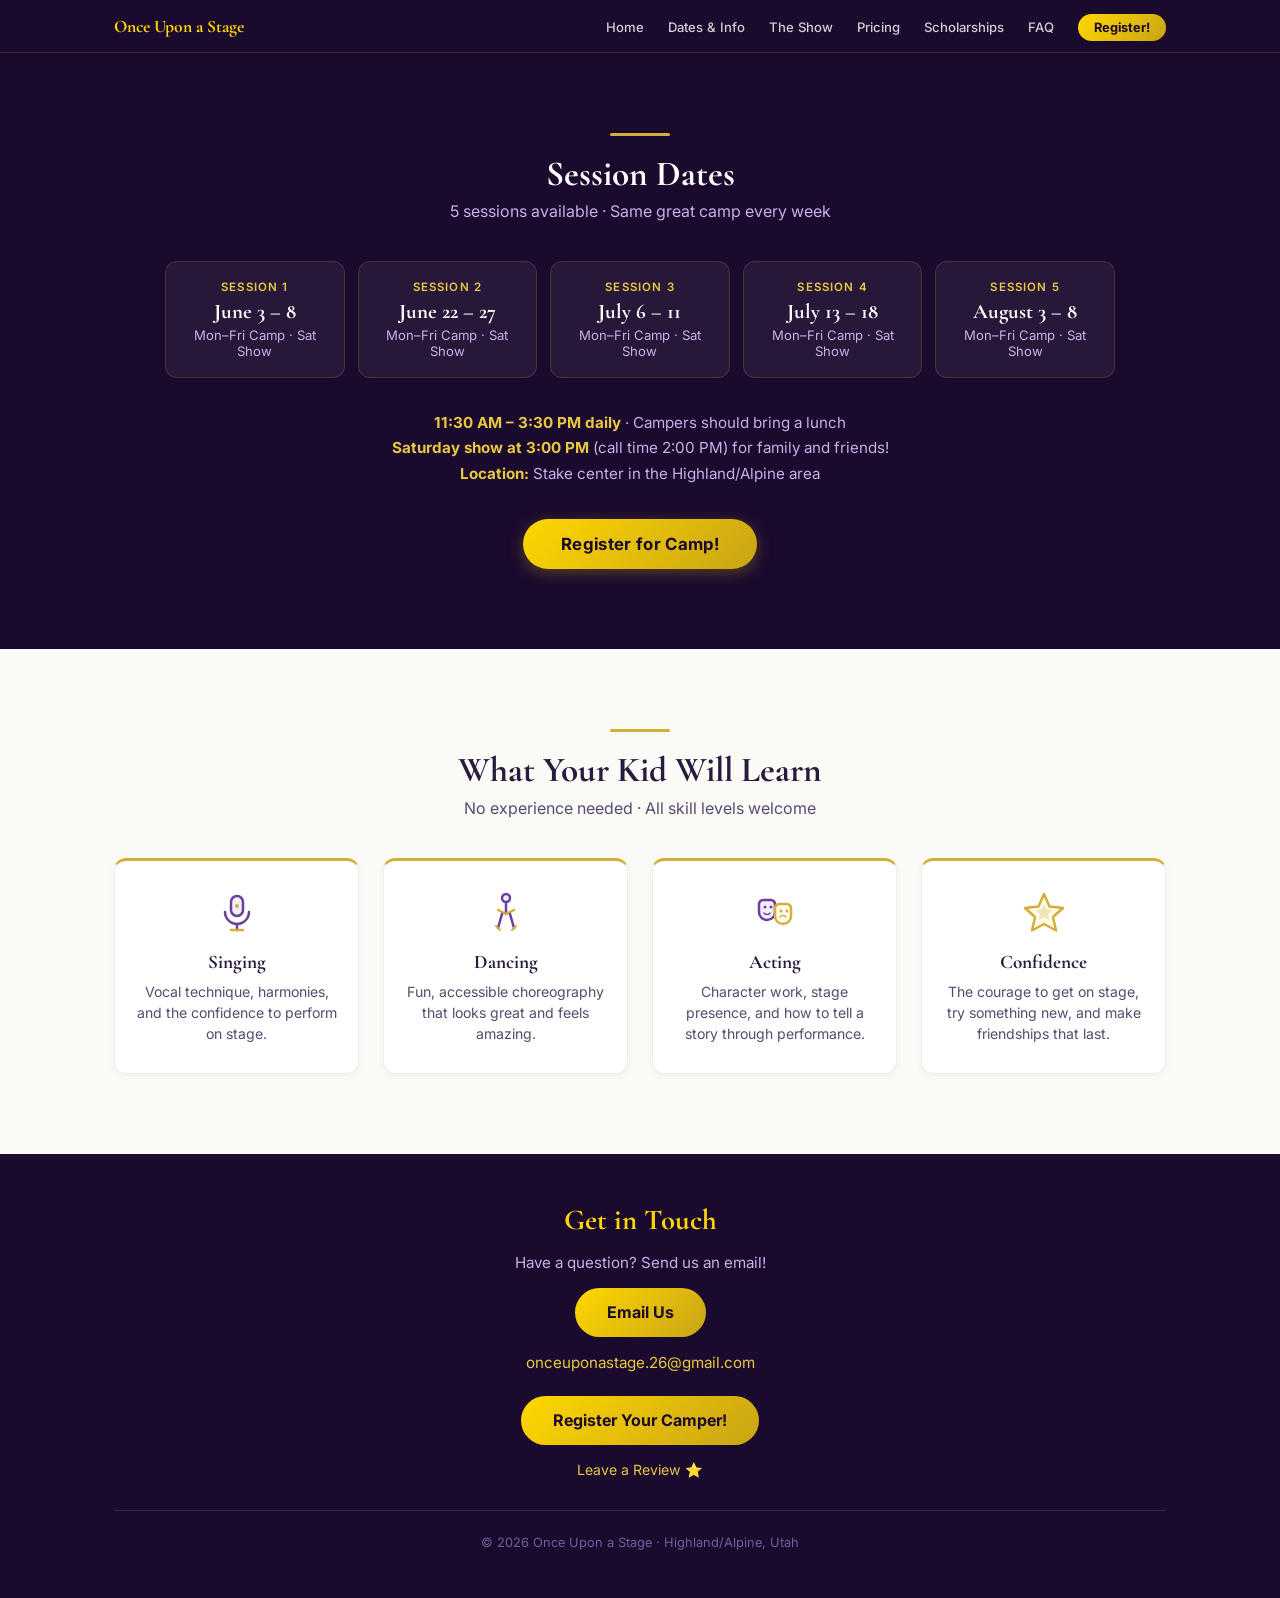
==== dates.html @ 19afbf44 "Remove broken formsubmit, email buttons for now, add Leave a Review" ====
<!DOCTYPE html>
<html lang="en">
<head>
<meta charset="UTF-8">
<meta name="viewport" content="width=device-width, initial-scale=1.0">
<title>Dates & Info - Once Upon a Stage</title>
<meta name="description" content="Session dates, times, location, and what your kid will learn at Once Upon a Stage theater camp in Highland/Alpine, Utah.">
<link rel="icon" type="image/x-icon" href="/favicon.ico">
<link rel="apple-touch-icon" href="/apple-touch-icon.png">
<link rel="preconnect" href="https://fonts.googleapis.com">
<link rel="preconnect" href="https://fonts.gstatic.com" crossorigin>
<link href="https://fonts.googleapis.com/css2?family=Cormorant+Garamond:ital,wght@0,400;0,600;0,700;1,400&family=Inter:wght@400;500;600;700&display=swap" rel="stylesheet">
<link rel="stylesheet" href="styles.css">
</head>
<body>

<!-- NAV -->
<nav class="nav">
  <div class="nav-inner">
    <a href="index.html" class="nav-brand">Once Upon a Stage</a>
    <button class="nav-toggle" aria-label="Menu" onclick="document.querySelector('.nav-links').classList.toggle('open')">&#9776;</button>
    <ul class="nav-links"><li class="nav-close-li" style="display:none;"><button class="nav-close" onclick="document.querySelector('.nav-links').classList.remove('open')">&times;</button></li>
      <li><a href="index.html">Home</a></li>
      <li><a href="dates.html">Dates &amp; Info</a></li>
      <li><a href="show.html">The Show</a></li>
      <li><a href="register.html">Pricing</a></li>
      <li><a href="scholarships.html">Scholarships</a></li>
      <li><a href="faq.html">FAQ</a></li>
      <li><a href="https://forms.gle/SuDH2Sbjdi7FvH9w8" target="_blank" rel="noopener" class="nav-cta">Register!</a></li>
    </ul>
  </div>
</nav>

<!-- SESSION DATES -->
<section class="dates-section">
  <div class="container">
    <hr class="section-rule">
    <h2 class="section-title">Session Dates</h2>
    <p class="section-subtitle">5 sessions available &middot; Same great camp every week</p>

    <div class="dates-grid">
      <div class="date-card">
        <div class="session">Session 1</div>
        <div class="dates">June 3 &ndash; 8</div>
        <div class="day-range">Mon&ndash;Fri Camp &middot; Sat Show</div>
      </div>
      <div class="date-card">
        <div class="session">Session 2</div>
        <div class="dates">June 22 &ndash; 27</div>
        <div class="day-range">Mon&ndash;Fri Camp &middot; Sat Show</div>
      </div>
      <div class="date-card">
        <div class="session">Session 3</div>
        <div class="dates">July 6 &ndash; 11</div>
        <div class="day-range">Mon&ndash;Fri Camp &middot; Sat Show</div>
      </div>
      <div class="date-card">
        <div class="session">Session 4</div>
        <div class="dates">July 13 &ndash; 18</div>
        <div class="day-range">Mon&ndash;Fri Camp &middot; Sat Show</div>
      </div>
      <div class="date-card">
        <div class="session">Session 5</div>
        <div class="dates">August 3 &ndash; 8</div>
        <div class="day-range">Mon&ndash;Fri Camp &middot; Sat Show</div>
      </div>
    </div>

    <div class="dates-info">
      <strong>11:30 AM &ndash; 3:30 PM daily</strong> &middot; Campers should bring a lunch<br>
      <strong>Saturday show at 3:00 PM</strong> (call time 2:00 PM) for family and friends!<br>
      <strong>Location:</strong> Stake center in the Highland/Alpine area
    </div>

    <div class="section-cta">
      <a href="https://forms.gle/SuDH2Sbjdi7FvH9w8" target="_blank" rel="noopener" class="btn-primary btn-gold">Register for Camp!</a>
    </div>
  </div>
</section>

<!-- WHAT THEY LEARN -->
<section class="learn-section">
  <div class="container">
    <hr class="section-rule">
    <h2 class="section-title">What Your Kid Will Learn</h2>
    <p class="section-subtitle">No experience needed &middot; All skill levels welcome</p>

    <div class="learn-grid">
      <div class="learn-card">
        <div class="learn-icon"><svg viewBox="0 0 48 48" fill="none" xmlns="http://www.w3.org/2000/svg">
          <!-- Microphone -->
          <rect x="18" y="6" width="12" height="20" rx="6" stroke="#6b3fa0" stroke-width="2.5" fill="#f3eef8"/>
          <path d="M12 22a12 12 0 0 0 24 0" stroke="#6b3fa0" stroke-width="2.5" fill="none" stroke-linecap="round"/>
          <line x1="24" y1="34" x2="24" y2="40" stroke="#6b3fa0" stroke-width="2.5" stroke-linecap="round"/>
          <line x1="18" y1="40" x2="30" y2="40" stroke="#d4af37" stroke-width="2.5" stroke-linecap="round"/>
          <circle cx="24" cy="16" r="2" fill="#d4af37"/>
        </svg></div>
        <h3>Singing</h3>
        <p>Vocal technique, harmonies, and the confidence to perform on stage.</p>
      </div>
      <div class="learn-card">
        <div class="learn-icon"><svg viewBox="0 0 48 48" fill="none" xmlns="http://www.w3.org/2000/svg">
          <!-- Dancing figure -->
          <circle cx="24" cy="8" r="4" stroke="#6b3fa0" stroke-width="2.5" fill="#f3eef8"/>
          <path d="M24 14v10" stroke="#6b3fa0" stroke-width="2.5" stroke-linecap="round"/>
          <path d="M16 20l8 4 8-4" stroke="#d4af37" stroke-width="2.5" stroke-linecap="round" stroke-linejoin="round"/>
          <path d="M20 24l-4 14" stroke="#6b3fa0" stroke-width="2.5" stroke-linecap="round"/>
          <path d="M28 24l4 14" stroke="#6b3fa0" stroke-width="2.5" stroke-linecap="round"/>
          <path d="M14 36l4 4" stroke="#d4af37" stroke-width="2" stroke-linecap="round"/>
          <path d="M34 36l-4 4" stroke="#d4af37" stroke-width="2" stroke-linecap="round"/>
        </svg></div>
        <h3>Dancing</h3>
        <p>Fun, accessible choreography that looks great and feels amazing.</p>
      </div>
      <div class="learn-card">
        <div class="learn-icon"><svg viewBox="0 0 48 48" fill="none" xmlns="http://www.w3.org/2000/svg">
          <!-- Theater masks -->
          <path d="M8 14c0-2 2-4 4-4h8c2 0 4 2 4 4v8c0 4-3 8-8 8s-8-4-8-8z" stroke="#6b3fa0" stroke-width="2.5" fill="#f3eef8"/>
          <circle cx="14" cy="17" r="1.5" fill="#6b3fa0"/>
          <circle cx="20" cy="17" r="1.5" fill="#6b3fa0"/>
          <path d="M13 23c1 2 5 2 6 0" stroke="#6b3fa0" stroke-width="1.5" stroke-linecap="round"/>
          <path d="M24 18c0-2 2-4 4-4h8c2 0 4 2 4 4v8c0 4-3 8-8 8s-8-4-8-8z" stroke="#d4af37" stroke-width="2.5" fill="#fffbeb"/>
          <circle cx="30" cy="21" r="1.5" fill="#d4af37"/>
          <circle cx="36" cy="21" r="1.5" fill="#d4af37"/>
          <path d="M29 27c1-2 5-2 6 0" stroke="#d4af37" stroke-width="1.5" stroke-linecap="round"/>
        </svg></div>
        <h3>Acting</h3>
        <p>Character work, stage presence, and how to tell a story through performance.</p>
      </div>
      <div class="learn-card">
        <div class="learn-icon"><svg viewBox="0 0 48 48" fill="none" xmlns="http://www.w3.org/2000/svg">
          <!-- Star -->
          <path d="M24 4l5.5 12.5L43 18l-10 9 3 13.5L24 34l-12 6.5 3-13.5-10-9 13.5-1.5z" stroke="#d4af37" stroke-width="2.5" fill="#fffbeb" stroke-linejoin="round"/>
          <path d="M24 14l2.5 5.5 6 .7-4.5 4 1.3 6-5.3-3-5.3 3 1.3-6-4.5-4 6-.7z" fill="#d4af37" opacity="0.3"/>
        </svg></div>
        <h3>Confidence</h3>
        <p>The courage to get on stage, try something new, and make friendships that last.</p>
      </div>
    </div>

  </div>
</section>

<!-- FOOTER -->
<footer class="footer">
  <div class="container">
    <h2>Get in Touch</h2>

    <p style="color:#c8b0e8;font-size:0.95rem;margin-bottom:1rem;">Have a question? Send us an email!</p>
    <a href="mailto:onceuponastage.26@gmail.com?subject=Question%20about%20Once%20Upon%20a%20Stage" style="display:inline-block;background:linear-gradient(135deg,var(--gold-glow),var(--gold));color:var(--purple-dark);font-weight:700;padding:0.9rem 2rem;border-radius:50px;text-decoration:none;font-size:1rem;margin-bottom:0.5rem;">Email Us</a>
    <p style="margin-top:0.5rem;"><a href="mailto:onceuponastage.26@gmail.com" style="color:var(--gold-light);text-decoration:none;">onceuponastage.26@gmail.com</a></p>

    <div class="footer-cta">
      <a href="https://forms.gle/SuDH2Sbjdi7FvH9w8" target="_blank" rel="noopener">Register Your Camper!</a>
    </div>
    <p style="margin-top:1rem;font-size:0.88rem;"><a href="mailto:onceuponastage.26@gmail.com?subject=Review%20-%20Once%20Upon%20a%20Stage" style="color:var(--gold-light);text-decoration:none;">Leave a Review ⭐</a></p>

    <div class="footer-bottom">
      &copy; 2026 Once Upon a Stage &middot; Highland/Alpine, Utah
    </div>
  </div>
</footer>

<script>
  document.querySelectorAll('.nav-links a').forEach(a => {
    a.addEventListener('click', () => {
      document.querySelector('.nav-links').classList.remove('open');
    });
  });
</script>

</body>
</html>
---- styles.css ----
:root {
    --purple-dark: #1a0a2e;
    --purple-mid: #2d1b69;
    --purple-accent: #6b3fa0;
    --purple-light: #f3eef8;
    --gold: #c8a415;
    --gold-light: #e8c840;
    --gold-glow: #ffd700;
    --gold-muted: #d4af37;
    --cream: #FAFAF7;
    --cream-alt: #f5f0eb;
    --text-dark: #2a1a3e;
    --text-mid: #5a4a6e;
    --text-body: #444;
    --radius: 12px;
  }

  * { margin: 0; padding: 0; box-sizing: border-box; }
  html { scroll-behavior: smooth; }

  body {
    font-family: 'Inter', -apple-system, sans-serif;
    color: var(--text-body);
    background: var(--cream);
    overflow-x: hidden;
  }

  .container {
    max-width: 1100px;
    margin: 0 auto;
    padding: 0 24px;
  }

  /* ── NAV ── */
  .nav {
    position: sticky;
    top: 0;
    z-index: 100;
    background: var(--purple-dark);
    border-bottom: 1px solid rgba(255,215,0,0.15);
  }

  .nav-inner {
    max-width: 1100px;
    margin: 0 auto;
    padding: 0 24px;
    display: flex;
    align-items: center;
    justify-content: space-between;
    height: 52px;
  }

  .nav-brand {
    font-family: 'Cormorant Garamond', serif;
    font-size: 1.1rem;
    font-weight: 700;
    color: var(--gold-glow);
    text-decoration: none;
    white-space: nowrap;
  }

  .nav-links {
    display: flex;
    gap: 1.5rem;
    align-items: center;
    list-style: none;
  }

  .nav-links a {
    color: rgba(255,255,255,0.8);
    text-decoration: none;
    font-size: 0.82rem;
    font-weight: 500;
    transition: color 0.2s;
    white-space: nowrap;
  }

  .nav-links a:hover {
    color: var(--gold-glow);
  }

  .nav-links .nav-cta {
    background: linear-gradient(135deg, var(--gold-glow), var(--gold));
    color: var(--purple-dark);
    font-weight: 700;
    padding: 0.4rem 1rem;
    border-radius: 50px;
    font-size: 0.8rem;
  }

  .nav-links .nav-cta:hover {
    color: var(--purple-dark);
  }

  .nav-toggle {
    display: none;
    background: none;
    border: none;
    color: var(--gold-glow);
    font-size: 1.4rem;
    cursor: pointer;
    padding: 0.2rem;
  }

  .nav-overlay {
    display: none;
    position: fixed;
    inset: 0;
    background: rgba(0,0,0,0.7);
    z-index: 98;
  }

  .nav-overlay.open { display: block; }

  @media (max-width: 700px) {
    .nav-toggle { display: block; }

    .nav-links {
      display: none;
      position: fixed;
      top: 0;
      left: 0;
      right: 0;
      bottom: 0;
      background: rgba(26, 10, 46, 0.85);
      backdrop-filter: blur(8px);
      -webkit-backdrop-filter: blur(8px);
      flex-direction: column;
      justify-content: center;
      align-items: center;
      gap: 1.5rem;
      z-index: 99;
      padding: 2rem;
    }

    .nav-links.open { display: flex; }

    .nav-links a {
      font-family: 'Cormorant Garamond', serif;
      font-size: 1.6rem;
      font-weight: 700;
      color: var(--gold-glow);
      letter-spacing: 0.04em;
    }

    .nav-links a:hover {
      color: #fff;
    }

    .nav-links .nav-cta {
      font-family: 'Inter', sans-serif;
      font-size: 1.1rem;
      padding: 0.8rem 2rem;
      margin-top: 0.5rem;
    }

    .nav-close-li { display: block !important; }

    .nav-close {
      position: absolute;
      top: 1rem;
      right: 1.5rem;
      background: none;
      border: none;
      color: var(--gold-glow);
      font-size: 2rem;
      cursor: pointer;
    }
  }

  /* ── HERO ── */
  .hero {
    background: var(--purple-dark);
    overflow: hidden;
  }

  .hero-inner {
    max-width: 1100px;
    margin: 0 auto;
    display: flex;
    align-items: center;
    min-height: 420px;
  }

  .hero-content {
    flex: 1;
    padding: 3rem 2rem;
    text-align: center;
  }

  .hero-image {
    flex: 0 0 40%;
    min-height: 420px;
    background: url('hero-lights.jpg') center 20%/cover no-repeat;
    position: relative;
  }

  .hero-image::before {
    content: '';
    position: absolute;
    inset: 0;
    background: linear-gradient(to right, var(--purple-dark) 0%, transparent 30%);
  }

  .hero-logo {
    max-width: 400px;
    width: 85%;
    margin-bottom: 0.8rem;
  }

  .hero-subtitle {
    font-size: 0.9rem;
    color: #fff;
    text-shadow: 0 1px 6px rgba(0,0,0,0.6);
    max-width: 420px;
    margin: 0 auto 0.8rem;
    line-height: 1.6;
  }

  .btn-primary {
    display: inline-block;
    font-size: 1.05rem;
    font-weight: 700;
    padding: 0.95rem 2.4rem;
    border-radius: 50px;
    text-decoration: none;
    transition: transform 0.2s, box-shadow 0.2s, background 0.2s;
    letter-spacing: 0.02em;
  }

  .btn-gold {
    background: linear-gradient(135deg, var(--gold-glow) 0%, var(--gold) 100%);
    color: var(--purple-dark);
    box-shadow: 0 4px 15px rgba(200,164,21,0.35);
  }

  .btn-gold:hover {
    transform: translateY(-2px);
    box-shadow: 0 6px 25px rgba(200,164,21,0.45);
    background: linear-gradient(135deg, var(--gold-light) 0%, var(--gold-glow) 100%);
  }

  .btn-purple {
    background: var(--purple-mid);
    color: #fff;
    box-shadow: 0 4px 15px rgba(45,27,105,0.3);
  }

  .btn-purple:hover {
    transform: translateY(-2px);
    box-shadow: 0 6px 25px rgba(45,27,105,0.4);
    background: var(--purple-accent);
  }

  /* ── SECTION SHARED ── */
  section { padding: 5rem 0; }

  .section-rule {
    width: 60px;
    height: 3px;
    background: var(--gold-muted);
    margin: 0 auto 1rem;
    border: none;
    border-radius: 2px;
  }

  .section-title {
    font-family: 'Cormorant Garamond', serif;
    font-size: 2.2rem;
    font-weight: 700;
    color: var(--text-dark);
    text-align: center;
    margin-bottom: 0.4rem;
  }

  .section-subtitle {
    text-align: center;
    color: var(--text-mid);
    font-size: 1rem;
    margin-bottom: 2.5rem;
  }

  .section-cta {
    text-align: center;
    margin-top: 2.5rem;
  }

  /* ── MEET YOUR INSTRUCTORS ── */
  .instructors-section { background: var(--cream); }

  .instructors-grid {
    display: grid;
    grid-template-columns: 1fr;
    gap: 2rem;
    max-width: 450px;
    margin: 0 auto;
  }

  .instructor-card {
    background: #fff;
    border-radius: var(--radius);
    padding: 2rem;
    text-align: center;
    border: 1px solid #eee;
    box-shadow: 0 2px 8px rgba(0,0,0,0.04);
  }

  .instructor-photo {
    width: 200px;
    height: 200px;
    border-radius: 50%;
    border: 3px solid var(--gold-muted);
    margin: 0 auto 1rem;
    object-fit: cover;
    object-position: center 20%;
  }

  .instructor-photo-placeholder {
    width: 120px;
    height: 120px;
    border-radius: 50%;
    border: 3px solid var(--gold-muted);
    margin: 0 auto 1rem;
    background: var(--purple-light);
    display: flex;
    align-items: center;
    justify-content: center;
    font-size: 2.5rem;
    color: var(--purple-accent);
  }

  .instructor-card h3 {
    font-family: 'Cormorant Garamond', serif;
    font-size: 1.4rem;
    font-weight: 700;
    color: var(--text-dark);
    margin-bottom: 0.2rem;
  }

  .instructor-card .headline {
    font-size: 0.85rem;
    font-weight: 600;
    color: var(--purple-accent);
    margin-bottom: 0.8rem;
  }

  .instructor-card .bio {
    font-size: 0.9rem;
    color: var(--text-body);
    line-height: 1.6;
    margin-bottom: 0.8rem;
  }

  .instructor-credits {
    font-size: 0.8rem;
    color: var(--text-mid);
    line-height: 1.5;
  }

  .instructor-credits strong { color: var(--text-dark); }

  /* ── DATES ── */
  .dates-section {
    background: var(--purple-dark);
    color: #fff;
  }

  .dates-section .section-title { color: #fff; }
  .dates-section .section-subtitle { color: #c8b0e8; }

  .dates-grid {
    display: grid;
    grid-template-columns: repeat(5, 1fr);
    gap: 0.8rem;
    max-width: 950px;
    margin: 0 auto 2rem;
  }

  .date-card {
    background: rgba(255,255,255,0.06);
    border: 1px solid rgba(255,215,0,0.15);
    border-radius: var(--radius);
    padding: 1.1rem 0.8rem;
    text-align: center;
  }

  .date-card .session {
    font-size: 0.72rem;
    font-weight: 600;
    text-transform: uppercase;
    letter-spacing: 0.1em;
    color: var(--gold-light);
    margin-bottom: 0.3rem;
  }

  .date-card .dates {
    font-family: 'Cormorant Garamond', serif;
    font-size: 1.3rem;
    font-weight: 700;
    color: #fff;
    margin-bottom: 0.2rem;
  }

  .date-card .day-range {
    font-size: 0.82rem;
    color: #c8b0e8;
  }

  .spots {
    display: inline-block;
    margin-top: 0.5rem;
    font-size: 0.75rem;
    font-weight: 600;
    padding: 0.2rem 0.6rem;
    border-radius: 50px;
  }

  .spots.available {
    background: rgba(72,199,142,0.15);
    color: #48c78e;
    border: 1px solid rgba(72,199,142,0.3);
  }

  .spots.low {
    background: rgba(255,183,77,0.15);
    color: #ffb74d;
    border: 1px solid rgba(255,183,77,0.3);
  }

  .spots.full {
    background: rgba(255,99,99,0.15);
    color: #ff6363;
    border: 1px solid rgba(255,99,99,0.3);
  }

  .dates-info {
    text-align: center;
    color: #c8b0e8;
    font-size: 0.95rem;
    line-height: 1.7;
    margin-bottom: 2rem;
  }

  .dates-info strong { color: var(--gold-light); }

  .dates-section .section-cta { margin-top: 0; }

  /* ── WHAT THEY LEARN ── */
  .learn-section { background: var(--cream); }

  .learn-grid {
    display: grid;
    grid-template-columns: repeat(4, 1fr);
    gap: 1.5rem;
  }

  .learn-card {
    background: #fff;
    border-radius: var(--radius);
    padding: 1.8rem 1.2rem;
    text-align: center;
    border: 1px solid #eee;
    box-shadow: 0 2px 8px rgba(0,0,0,0.04);
    border-top: 3px solid var(--gold-muted);
  }

  .learn-icon {
    margin-bottom: 0.8rem;
    display: flex;
    justify-content: center;
  }

  .learn-icon svg {
    width: 48px;
    height: 48px;
  }

  .learn-card h3 {
    font-family: 'Cormorant Garamond', serif;
    font-size: 1.2rem;
    font-weight: 700;
    color: var(--text-dark);
    margin-bottom: 0.4rem;
  }

  .learn-card p {
    font-size: 0.88rem;
    color: var(--text-mid);
    line-height: 1.5;
  }

  /* ── THE SHOW ── */
  .show-section { background: var(--cream-alt); }

  .show-box {
    background: #fff;
    border-radius: 16px;
    padding: 2.5rem;
    text-align: center;
    box-shadow: 0 2px 12px rgba(0,0,0,0.05);
    max-width: 700px;
    margin: 0 auto;
    border: 1px solid #eee;
  }

  .show-box h3 {
    font-family: 'Cormorant Garamond', serif;
    font-size: 1.5rem;
    color: var(--text-dark);
    margin-bottom: 0.2rem;
  }

  .show-box .show-name {
    font-family: 'Cormorant Garamond', serif;
    font-style: italic;
    font-size: 1.8rem;
    font-weight: 700;
    color: var(--gold-muted);
    margin-bottom: 1rem;
    letter-spacing: 0.03em;
  }

  .show-box p {
    color: var(--text-body);
    line-height: 1.7;
    font-size: 0.95rem;
    margin-bottom: 1rem;
    max-width: 550px;
    margin-left: auto;
    margin-right: auto;
  }

  .show-songs {
    display: grid;
    grid-template-columns: repeat(3, auto);
    justify-content: center;
    gap: 0.5rem;
    margin-top: 1.2rem;
  }

  .show-songs-last-row {
    grid-column: 1 / -1;
    display: flex;
    justify-content: center;
    gap: 0.5rem;
  }

  .song-tag {
    background: var(--purple-light);
    color: var(--purple-accent);
    font-size: 0.8rem;
    font-weight: 600;
    padding: 0.4rem 0.9rem;
    border-radius: 50px;
    border: 1px solid rgba(107,63,160,0.15);
    white-space: nowrap;
  }

  /* ── PRICING ── */
  .pricing-section {
    background: var(--cream);
    text-align: center;
  }

  .price-box {
    background: #fff;
    border-radius: 16px;
    padding: 2.5rem;
    box-shadow: 0 2px 12px rgba(0,0,0,0.05);
    max-width: 480px;
    margin: 0 auto 2rem;
    border: 1px solid #eee;
    border-top: 3px solid var(--gold-muted);
  }

  .price-amount {
    font-family: 'Cormorant Garamond', serif;
    font-size: 4rem;
    font-weight: 700;
    color: var(--gold-muted);
    line-height: 1;
    margin-bottom: 0.3rem;
  }

  .price-per {
    font-size: 0.95rem;
    color: var(--text-mid);
    margin-bottom: 1.2rem;
  }

  .price-detail {
    font-size: 0.9rem;
    color: var(--text-body);
    background: var(--cream);
    padding: 0.8rem 1.2rem;
    border-radius: 8px;
    margin-bottom: 1.5rem;
    border: 1px solid #eee;
    line-height: 1.6;
  }

  .price-includes {
    text-align: center;
    list-style: none;
    margin-bottom: 1.5rem;
  }

  .price-includes li {
    font-size: 0.92rem;
    color: var(--text-body);
    padding: 0.4rem 0;
    padding-left: 1.5rem;
    position: relative;
  }

  .price-includes li::before {
    content: '\2713';
    position: absolute;
    left: 0;
    color: var(--gold-muted);
    font-weight: 700;
  }

  /* ── SCHOLARSHIPS ── */
  .scholarship-section { background: var(--cream); }

  .scholarship-box {
    background: #fff;
    border-radius: 16px;
    padding: 2.5rem;
    text-align: center;
    box-shadow: 0 2px 12px rgba(0,0,0,0.05);
    max-width: 650px;
    margin: 0 auto;
    border: 1px solid #eee;
    border-top: 3px solid var(--gold-muted);
  }

  .scholarship-box h3 {
    font-family: 'Cormorant Garamond', serif;
    font-size: 1.4rem;
    font-weight: 700;
    color: var(--text-dark);
    margin-bottom: 0.8rem;
  }

  .scholarship-box p {
    color: var(--text-body);
    line-height: 1.7;
    font-size: 0.95rem;
    margin-bottom: 1rem;
    max-width: 550px;
    margin-left: auto;
    margin-right: auto;
  }

  .scholarship-box .venmo-handle {
    font-weight: 700;
    color: var(--purple-accent);
    font-size: 1.05rem;
  }

  .scholarship-divider {
    width: 40px;
    height: 2px;
    background: var(--gold-muted);
    margin: 2rem auto;
    border: none;
  }

  .scholarship-form {
    max-width: 500px;
    margin: 0 auto;
    text-align: center;
  }

  .scholarship-form h3 {
    font-family: 'Cormorant Garamond', serif;
    font-size: 1.3rem;
    font-weight: 700;
    color: var(--text-dark);
    text-align: center;
    margin-bottom: 0.5rem;
  }

  .scholarship-form .form-note {
    text-align: center;
    font-size: 0.88rem;
    color: var(--text-mid);
    margin-bottom: 1.2rem;
    line-height: 1.5;
  }

  .scholarship-form label {
    display: block;
    font-size: 0.82rem;
    font-weight: 600;
    color: var(--text-dark);
    margin-bottom: 0.3rem;
  }

  .scholarship-form input,
  .scholarship-form select,
  .scholarship-form textarea {
    width: 100%;
    padding: 0.7rem 0.9rem;
    border: 1px solid #ddd;
    border-radius: 8px;
    background: #fff;
    color: var(--text-body);
    font-family: 'Inter', sans-serif;
    font-size: 0.92rem;
    margin-bottom: 0.8rem;
    transition: border-color 0.2s;
  }

  .scholarship-form input:focus,
  .scholarship-form select:focus,
  .scholarship-form textarea:focus {
    outline: none;
    border-color: var(--purple-accent);
  }

  .scholarship-form textarea {
    min-height: 80px;
    resize: vertical;
  }

  .scholarship-form button {
    display: inline-block;
    background: var(--purple-mid);
    color: #fff;
    font-size: 1rem;
    font-weight: 700;
    padding: 0.8rem 2rem;
    border-radius: 50px;
    border: none;
    cursor: pointer;
    transition: transform 0.2s, box-shadow 0.2s;
    box-shadow: 0 4px 15px rgba(45,27,105,0.3);
    width: 100%;
    margin-top: 0.3rem;
  }

  .scholarship-form button:hover {
    transform: translateY(-2px);
    box-shadow: 0 6px 25px rgba(45,27,105,0.4);
    background: var(--purple-accent);
  }

  .scholarship-form-fields {
    text-align: center;
    max-width: 400px;
    margin: 0 auto;
  }

  .scholarship-form-fields label {
    display: block;
    font-size: 0.82rem;
    font-weight: 600;
    color: var(--text-dark);
    margin-bottom: 0.3rem;
    text-align: center;
  }

  .scholarship-form-fields input,
  .scholarship-form-fields select,
  .scholarship-form-fields textarea {
    width: 100%;
    padding: 0.7rem 0.9rem;
    border: 1px solid #ddd;
    border-radius: 8px;
    background: #fff;
    color: var(--text-body);
    font-family: 'Inter', sans-serif;
    font-size: 0.92rem;
    margin-bottom: 0.8rem;
    text-align: center;
  }

  .scholarship-form-fields input:focus,
  .scholarship-form-fields select:focus,
  .scholarship-form-fields textarea:focus {
    outline: none;
    border-color: var(--purple-accent);
  }

  .scholarship-form-fields textarea {
    min-height: 80px;
    resize: vertical;
    text-align: left;
  }

  /* ── FAQ ── */
  .faq-section { background: var(--cream-alt); }

  .faq-list {
    max-width: 700px;
    margin: 0 auto;
  }

  .faq-item {
    border-bottom: 1px solid #e5e0d8;
    padding: 1.2rem 0;
  }

  .faq-item:last-child { border-bottom: none; }

  .faq-q {
    font-weight: 700;
    font-size: 1rem;
    color: var(--text-dark);
    cursor: pointer;
    display: flex;
    justify-content: space-between;
    align-items: center;
    user-select: none;
  }

  .faq-q::after {
    content: '+';
    font-size: 1.3rem;
    color: var(--gold-muted);
    font-weight: 700;
    transition: transform 0.2s;
    flex-shrink: 0;
    margin-left: 1rem;
  }

  .faq-item.open .faq-q::after { transform: rotate(45deg); }

  .faq-a {
    color: var(--text-body);
    line-height: 1.6;
    font-size: 0.92rem;
    max-height: 0;
    overflow: hidden;
    transition: max-height 0.3s ease, padding 0.3s ease;
  }

  .faq-item.open .faq-a {
    max-height: 300px;
    padding-top: 0.5rem;
  }

  /* ── FOOTER ── */
  .footer {
    background: var(--purple-dark);
    color: #fff;
    text-align: center;
    padding: 3rem 1.5rem;
  }

  .footer h2 {
    font-family: 'Cormorant Garamond', serif;
    font-size: 1.8rem;
    color: var(--gold-glow);
    margin-bottom: 1rem;
  }

  .footer p { color: #c8b0e8; font-size: 0.95rem; margin-bottom: 0.3rem; }
  .footer a { color: var(--gold-light); text-decoration: none; }
  .footer a:hover { text-decoration: underline; }

  .contact-form {
    max-width: 480px;
    margin: 0 auto 1.5rem;
    text-align: center;
  }

  .contact-form label {
    display: block;
    font-size: 0.82rem;
    font-weight: 600;
    color: var(--gold-light);
    margin-bottom: 0.3rem;
    letter-spacing: 0.03em;
  }

  .contact-form input,
  .contact-form textarea {
    width: 100%;
    padding: 0.7rem 0.9rem;
    border: 1px solid rgba(255,255,255,0.15);
    border-radius: 8px;
    background: rgba(255,255,255,0.08);
    color: #fff;
    font-family: 'Inter', sans-serif;
    font-size: 0.92rem;
    margin-bottom: 0.8rem;
    transition: border-color 0.2s;
  }

  .contact-form input:focus,
  .contact-form textarea:focus {
    outline: none;
    border-color: var(--gold-muted);
  }

  .contact-form input::placeholder,
  .contact-form textarea::placeholder {
    color: rgba(255,255,255,0.35);
  }

  .contact-form textarea {
    min-height: 100px;
    resize: vertical;
  }

  .contact-form button {
    display: inline-block;
    background: linear-gradient(135deg, var(--gold-glow) 0%, var(--gold) 100%);
    color: var(--purple-dark);
    font-size: 1rem;
    font-weight: 700;
    padding: 0.8rem 2rem;
    border-radius: 50px;
    border: none;
    cursor: pointer;
    transition: transform 0.2s, box-shadow 0.2s;
    box-shadow: 0 4px 15px rgba(200,164,21,0.3);
    width: 100%;
  }

  .contact-form button:hover {
    transform: translateY(-2px);
    box-shadow: 0 6px 25px rgba(200,164,21,0.4);
  }

  .footer-cta { margin-top: 1.5rem; }

  .footer-cta a {
    display: inline-block;
    background: linear-gradient(135deg, var(--gold-glow) 0%, var(--gold) 100%);
    color: var(--purple-dark);
    font-weight: 700;
    padding: 0.9rem 2rem;
    border-radius: 50px;
    text-decoration: none;
    transition: transform 0.2s;
  }

  .footer-cta a:hover { transform: translateY(-2px); }

  .footer-bottom {
    margin-top: 2rem;
    padding-top: 1.5rem;
    border-top: 1px solid rgba(255,255,255,0.1);
    font-size: 0.8rem;
    color: #7060a0;
  }

  /* ── OVERVIEW CARDS (Home page) ── */
  .overview-section { background: var(--cream-alt); }

  .overview-grid {
    display: grid;
    grid-template-columns: repeat(3, 1fr);
    gap: 1.5rem;
    max-width: 800px;
    margin: 0 auto;
  }

  .overview-card {
    background: #fff;
    border-radius: var(--radius);
    padding: 1.8rem 1.2rem;
    text-align: center;
    border: 1px solid #eee;
    box-shadow: 0 2px 8px rgba(0,0,0,0.04);
    border-top: 3px solid var(--gold-muted);
    text-decoration: none;
    color: inherit;
    transition: transform 0.2s, box-shadow 0.2s;
  }

  .overview-card:hover {
    transform: translateY(-3px);
    box-shadow: 0 6px 20px rgba(0,0,0,0.08);
  }

  .overview-card h3 {
    font-family: 'Cormorant Garamond', serif;
    font-size: 1.2rem;
    font-weight: 700;
    color: var(--text-dark);
    margin-bottom: 0.4rem;
  }

  .overview-card p {
    font-size: 0.88rem;
    color: var(--text-mid);
    line-height: 1.5;
  }

  .overview-icon {
    font-size: 2rem;
    margin-bottom: 0.5rem;
  }

  /* ── MOBILE ── */
  @media (max-width: 800px) {
    .learn-grid { grid-template-columns: 1fr 1fr; }
    .show-songs { grid-template-columns: repeat(2, auto); }
    .overview-grid { grid-template-columns: 1fr; max-width: 350px; }
  }

  @media (max-width: 700px) {
    .hero-inner { flex-direction: column-reverse; min-height: auto; }
    .hero-image { flex: none; width: 100%; height: 300px; background-position: center 25%; }
    .hero-image::before { background: linear-gradient(to top, var(--purple-dark) 0%, transparent 40%); }
    .hero-content { padding: 2rem 1rem 2.5rem; }
    section { padding: 3.5rem 0; }
    .show-box { padding: 1.5rem; }
    .price-box { padding: 1.5rem; }
  }

  @media (max-width: 520px) {
    .dates-grid { grid-template-columns: 1fr 1fr; max-width: 340px; margin-left: auto; margin-right: auto; }
    .learn-grid { grid-template-columns: 1fr; max-width: 350px; margin-left: auto; margin-right: auto; }
    .show-songs { grid-template-columns: 1fr; }
    .show-songs-last-row { flex-direction: column; align-items: center; }
  }
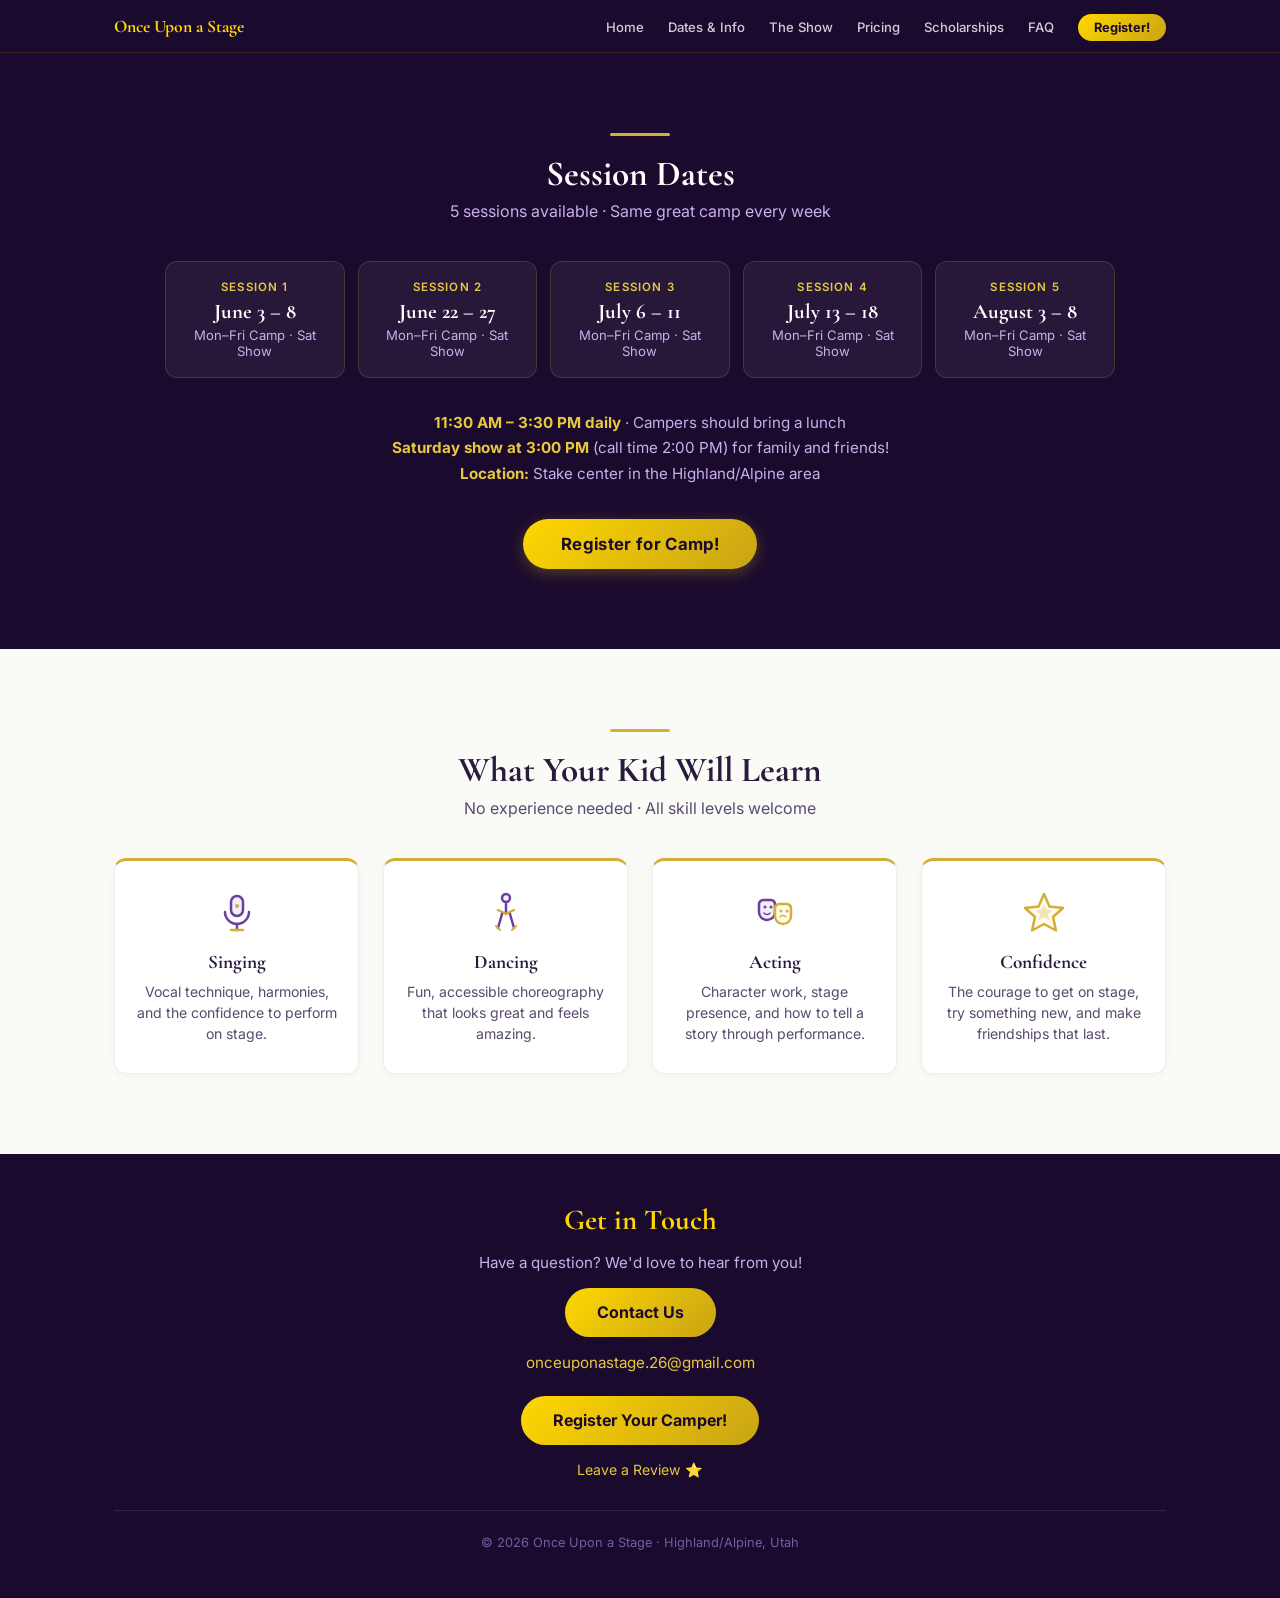
==== commit f4f293ee: "Google Forms: contact, scholarship, and review links" ====
--- a/dates.html
+++ b/dates.html
@@ -146,14 +146,14 @@
   <div class="container">
     <h2>Get in Touch</h2>
 
-    <p style="color:#c8b0e8;font-size:0.95rem;margin-bottom:1rem;">Have a question? Send us an email!</p>
-    <a href="mailto:onceuponastage.26@gmail.com?subject=Question%20about%20Once%20Upon%20a%20Stage" style="display:inline-block;background:linear-gradient(135deg,var(--gold-glow),var(--gold));color:var(--purple-dark);font-weight:700;padding:0.9rem 2rem;border-radius:50px;text-decoration:none;font-size:1rem;margin-bottom:0.5rem;">Email Us</a>
+    <p style="color:#c8b0e8;font-size:0.95rem;margin-bottom:1rem;">Have a question? We'd love to hear from you!</p>
+    <a href="https://forms.gle/LcSS1Jv2EmkgkbcQ7" target="_blank" rel="noopener" style="display:inline-block;background:linear-gradient(135deg,var(--gold-glow),var(--gold));color:var(--purple-dark);font-weight:700;padding:0.9rem 2rem;border-radius:50px;text-decoration:none;font-size:1rem;margin-bottom:0.5rem;">Contact Us</a>
     <p style="margin-top:0.5rem;"><a href="mailto:onceuponastage.26@gmail.com" style="color:var(--gold-light);text-decoration:none;">onceuponastage.26@gmail.com</a></p>
 
     <div class="footer-cta">
       <a href="https://forms.gle/SuDH2Sbjdi7FvH9w8" target="_blank" rel="noopener">Register Your Camper!</a>
     </div>
-    <p style="margin-top:1rem;font-size:0.88rem;"><a href="mailto:onceuponastage.26@gmail.com?subject=Review%20-%20Once%20Upon%20a%20Stage" style="color:var(--gold-light);text-decoration:none;">Leave a Review ⭐</a></p>
+    <p style="margin-top:1rem;font-size:0.88rem;"><a href="https://forms.gle/nU7vLeLa5uCGHQM56" target="_blank" rel="noopener" style="color:var(--gold-light);text-decoration:none;">Leave a Review ⭐</a></p>
 
     <div class="footer-bottom">
       &copy; 2026 Once Upon a Stage &middot; Highland/Alpine, Utah
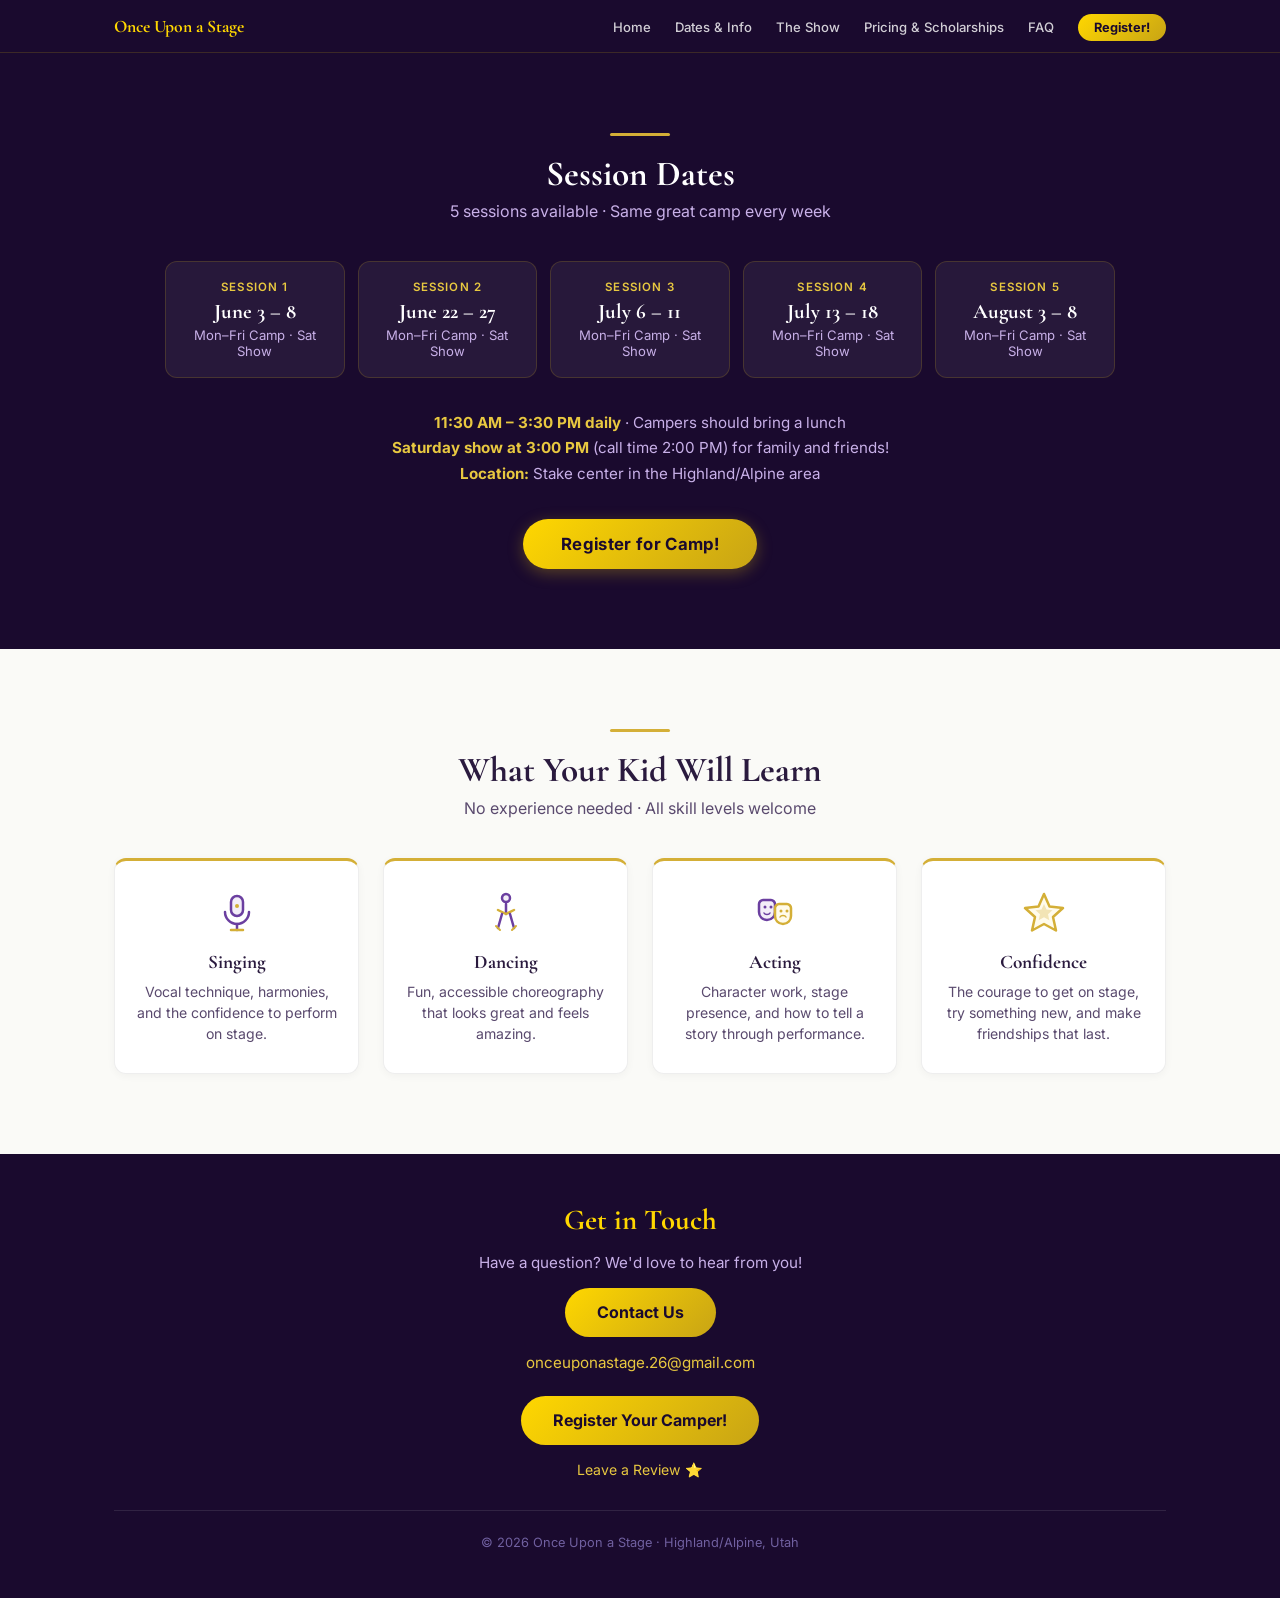
==== commit 0ba2ca9f: "Merge pricing and scholarships into one page, update nav" ====
--- a/dates.html
+++ b/dates.html
@@ -23,9 +23,8 @@
       <li><a href="index.html">Home</a></li>
       <li><a href="dates.html">Dates &amp; Info</a></li>
       <li><a href="show.html">The Show</a></li>
-      <li><a href="register.html">Pricing</a></li>
-      <li><a href="scholarships.html">Scholarships</a></li>
-      <li><a href="faq.html">FAQ</a></li>
+      <li><a href="register.html">Pricing &amp; Scholarships</a></li>
+            <li><a href="faq.html">FAQ</a></li>
       <li><a href="https://forms.gle/SuDH2Sbjdi7FvH9w8" target="_blank" rel="noopener" class="nav-cta">Register!</a></li>
     </ul>
   </div>
--- a/styles.css
+++ b/styles.css
@@ -23,6 +23,13 @@
     color: var(--text-body);
     background: var(--cream);
     overflow-x: hidden;
+    display: flex;
+    flex-direction: column;
+    min-height: 100vh;
+  }
+
+  .footer {
+    margin-top: auto;
   }
 
   .container {
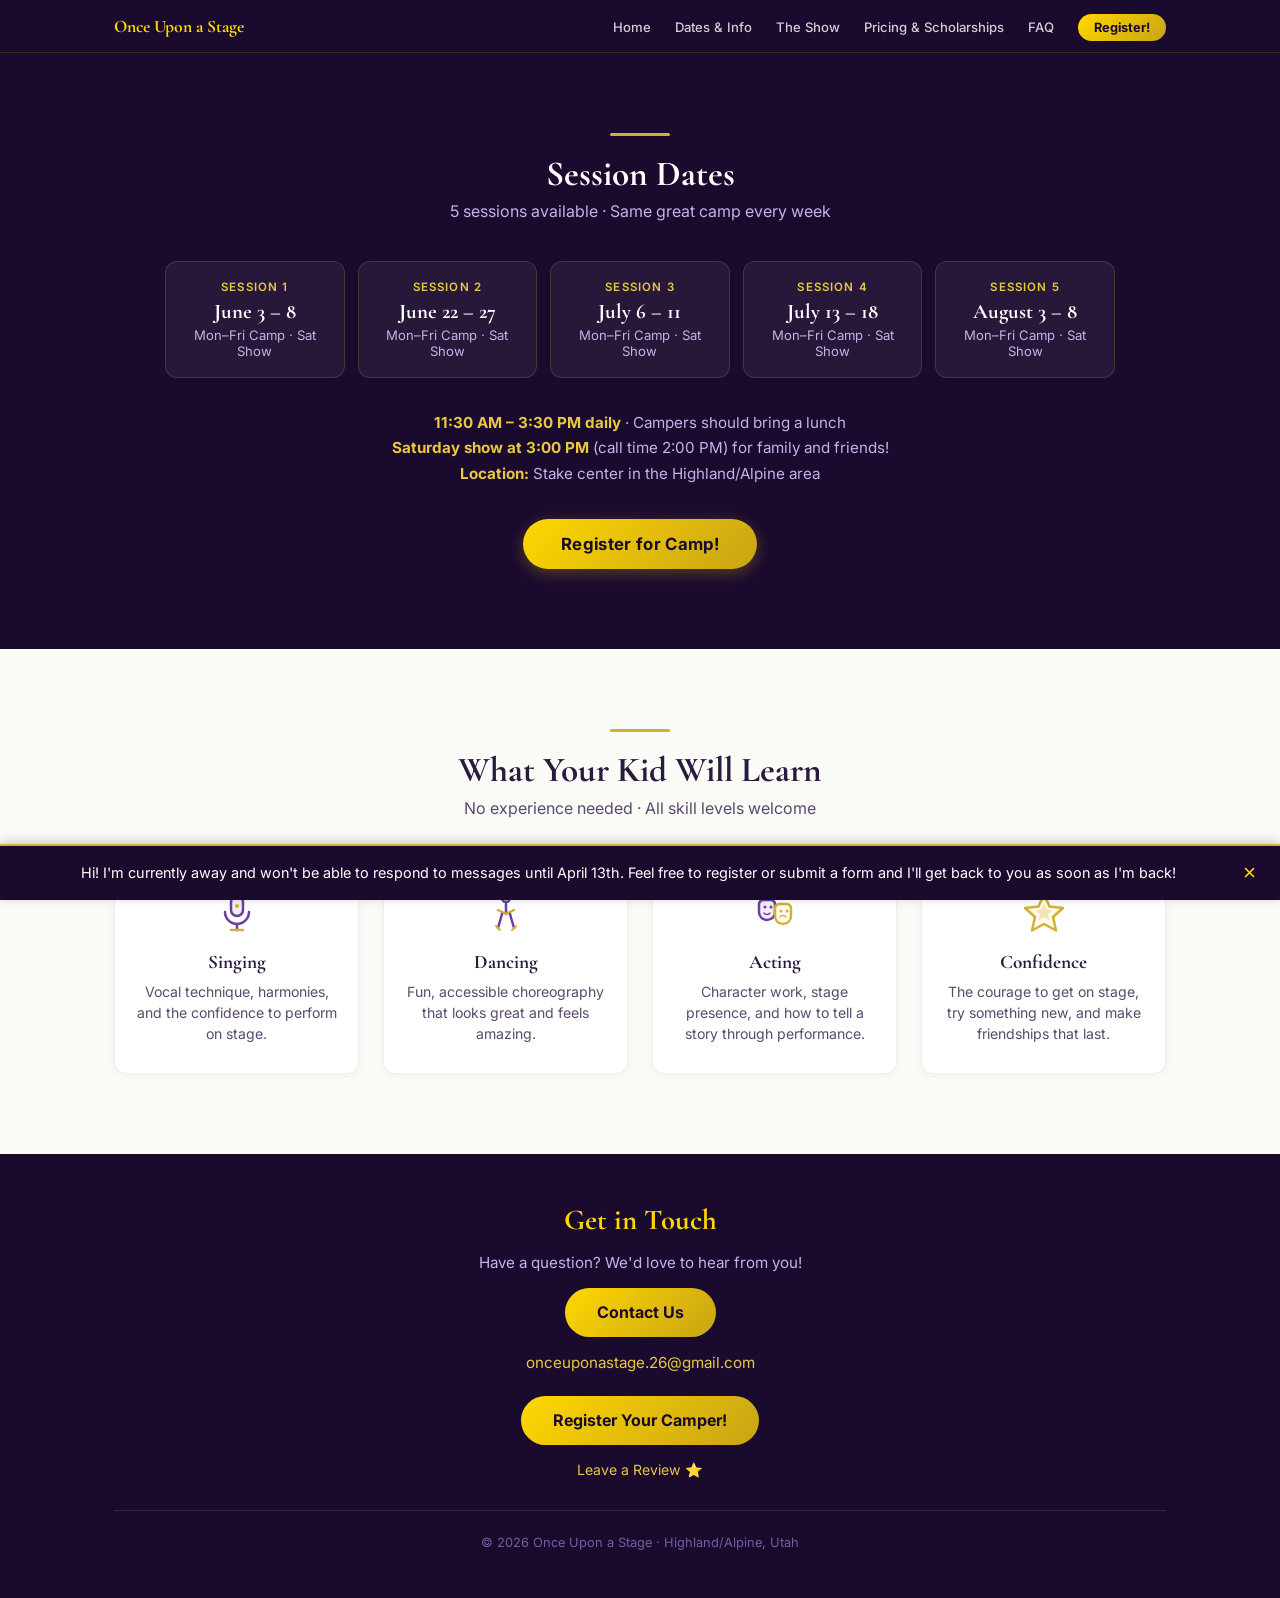
==== commit 9e4ed4b9: "Add away notice banner - back April 13" ====
--- a/dates.html
+++ b/dates.html
@@ -168,5 +168,11 @@
   });
 </script>
 
+
+<!-- NOTICE BANNER -->
+<div class="notice-banner" id="noticeBanner">
+  Hi! I'm currently away and won't be able to respond to messages until April 13th. Feel free to register or submit a form and I'll get back to you as soon as I'm back!
+  <button class="notice-close" onclick="document.getElementById('noticeBanner').style.display='none'">&times;</button>
+</div>
 </body>
 </html>
--- a/styles.css
+++ b/styles.css
@@ -1028,3 +1028,37 @@
     .show-songs { grid-template-columns: 1fr; }
     .show-songs-last-row { flex-direction: column; align-items: center; }
   }
+
+/* ── NOTICE BANNER ── */
+.notice-banner {
+  position: fixed;
+  bottom: 0;
+  left: 0;
+  right: 0;
+  background: var(--purple-dark);
+  color: #fff;
+  padding: 1rem 3rem 1rem 1.5rem;
+  text-align: center;
+  font-size: 0.9rem;
+  line-height: 1.5;
+  z-index: 200;
+  box-shadow: 0 -2px 10px rgba(0,0,0,0.2);
+  border-top: 2px solid var(--gold-muted);
+}
+
+.notice-banner a {
+  color: var(--gold-light);
+}
+
+.notice-close {
+  position: absolute;
+  top: 50%;
+  right: 1rem;
+  transform: translateY(-50%);
+  background: none;
+  border: none;
+  color: var(--gold-glow);
+  font-size: 1.4rem;
+  cursor: pointer;
+  padding: 0.2rem 0.5rem;
+}
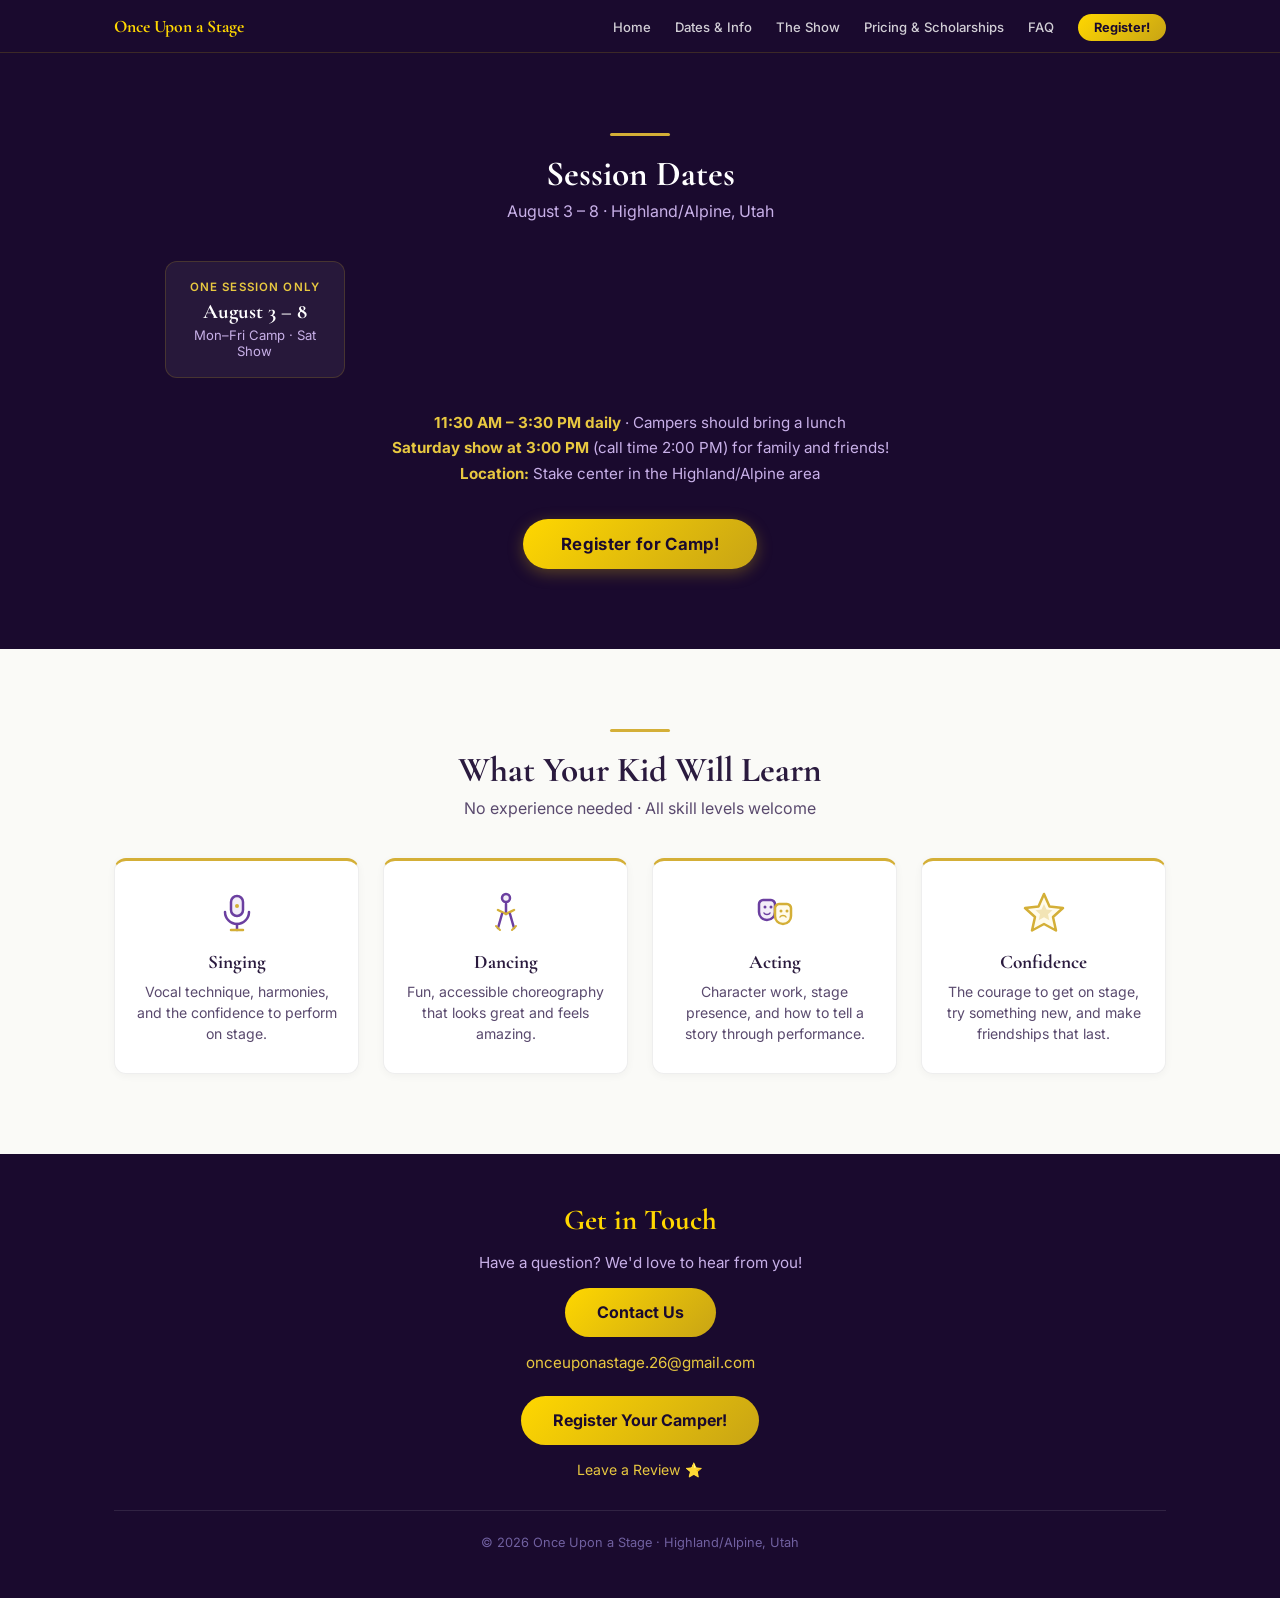
==== commit 27a43b1d: "Remove banner, update to single session Aug 3-8, remove early bird, update FAQ" ====
--- a/dates.html
+++ b/dates.html
@@ -35,31 +35,11 @@
   <div class="container">
     <hr class="section-rule">
     <h2 class="section-title">Session Dates</h2>
-    <p class="section-subtitle">5 sessions available &middot; Same great camp every week</p>
+    <p class="section-subtitle">August 3 &ndash; 8 &middot; Highland/Alpine, Utah</p>
 
     <div class="dates-grid">
       <div class="date-card">
-        <div class="session">Session 1</div>
-        <div class="dates">June 3 &ndash; 8</div>
-        <div class="day-range">Mon&ndash;Fri Camp &middot; Sat Show</div>
-      </div>
-      <div class="date-card">
-        <div class="session">Session 2</div>
-        <div class="dates">June 22 &ndash; 27</div>
-        <div class="day-range">Mon&ndash;Fri Camp &middot; Sat Show</div>
-      </div>
-      <div class="date-card">
-        <div class="session">Session 3</div>
-        <div class="dates">July 6 &ndash; 11</div>
-        <div class="day-range">Mon&ndash;Fri Camp &middot; Sat Show</div>
-      </div>
-      <div class="date-card">
-        <div class="session">Session 4</div>
-        <div class="dates">July 13 &ndash; 18</div>
-        <div class="day-range">Mon&ndash;Fri Camp &middot; Sat Show</div>
-      </div>
-      <div class="date-card">
-        <div class="session">Session 5</div>
+        <div class="session">One Session Only</div>
         <div class="dates">August 3 &ndash; 8</div>
         <div class="day-range">Mon&ndash;Fri Camp &middot; Sat Show</div>
       </div>
@@ -169,10 +149,5 @@
 </script>
 
 
-<!-- NOTICE BANNER -->
-<div class="notice-banner" id="noticeBanner">
-  Hi! I'm currently away and won't be able to respond to messages until April 13th. Feel free to register or submit a form and I'll get back to you as soon as I'm back!
-  <button class="notice-close" onclick="document.getElementById('noticeBanner').style.display='none'">&times;</button>
-</div>
 </body>
 </html>
--- a/styles.css
+++ b/styles.css
@@ -1027,38 +1027,4 @@
     .learn-grid { grid-template-columns: 1fr; max-width: 350px; margin-left: auto; margin-right: auto; }
     .show-songs { grid-template-columns: 1fr; }
     .show-songs-last-row { flex-direction: column; align-items: center; }
-  }
-
-/* ── NOTICE BANNER ── */
-.notice-banner {
-  position: fixed;
-  bottom: 0;
-  left: 0;
-  right: 0;
-  background: var(--purple-dark);
-  color: #fff;
-  padding: 1rem 3rem 1rem 1.5rem;
-  text-align: center;
-  font-size: 0.9rem;
-  line-height: 1.5;
-  z-index: 200;
-  box-shadow: 0 -2px 10px rgba(0,0,0,0.2);
-  border-top: 2px solid var(--gold-muted);
-}
-
-.notice-banner a {
-  color: var(--gold-light);
-}
-
-.notice-close {
-  position: absolute;
-  top: 50%;
-  right: 1rem;
-  transform: translateY(-50%);
-  background: none;
-  border: none;
-  color: var(--gold-glow);
-  font-size: 1.4rem;
-  cursor: pointer;
-  padding: 0.2rem 0.5rem;
-}
+  }
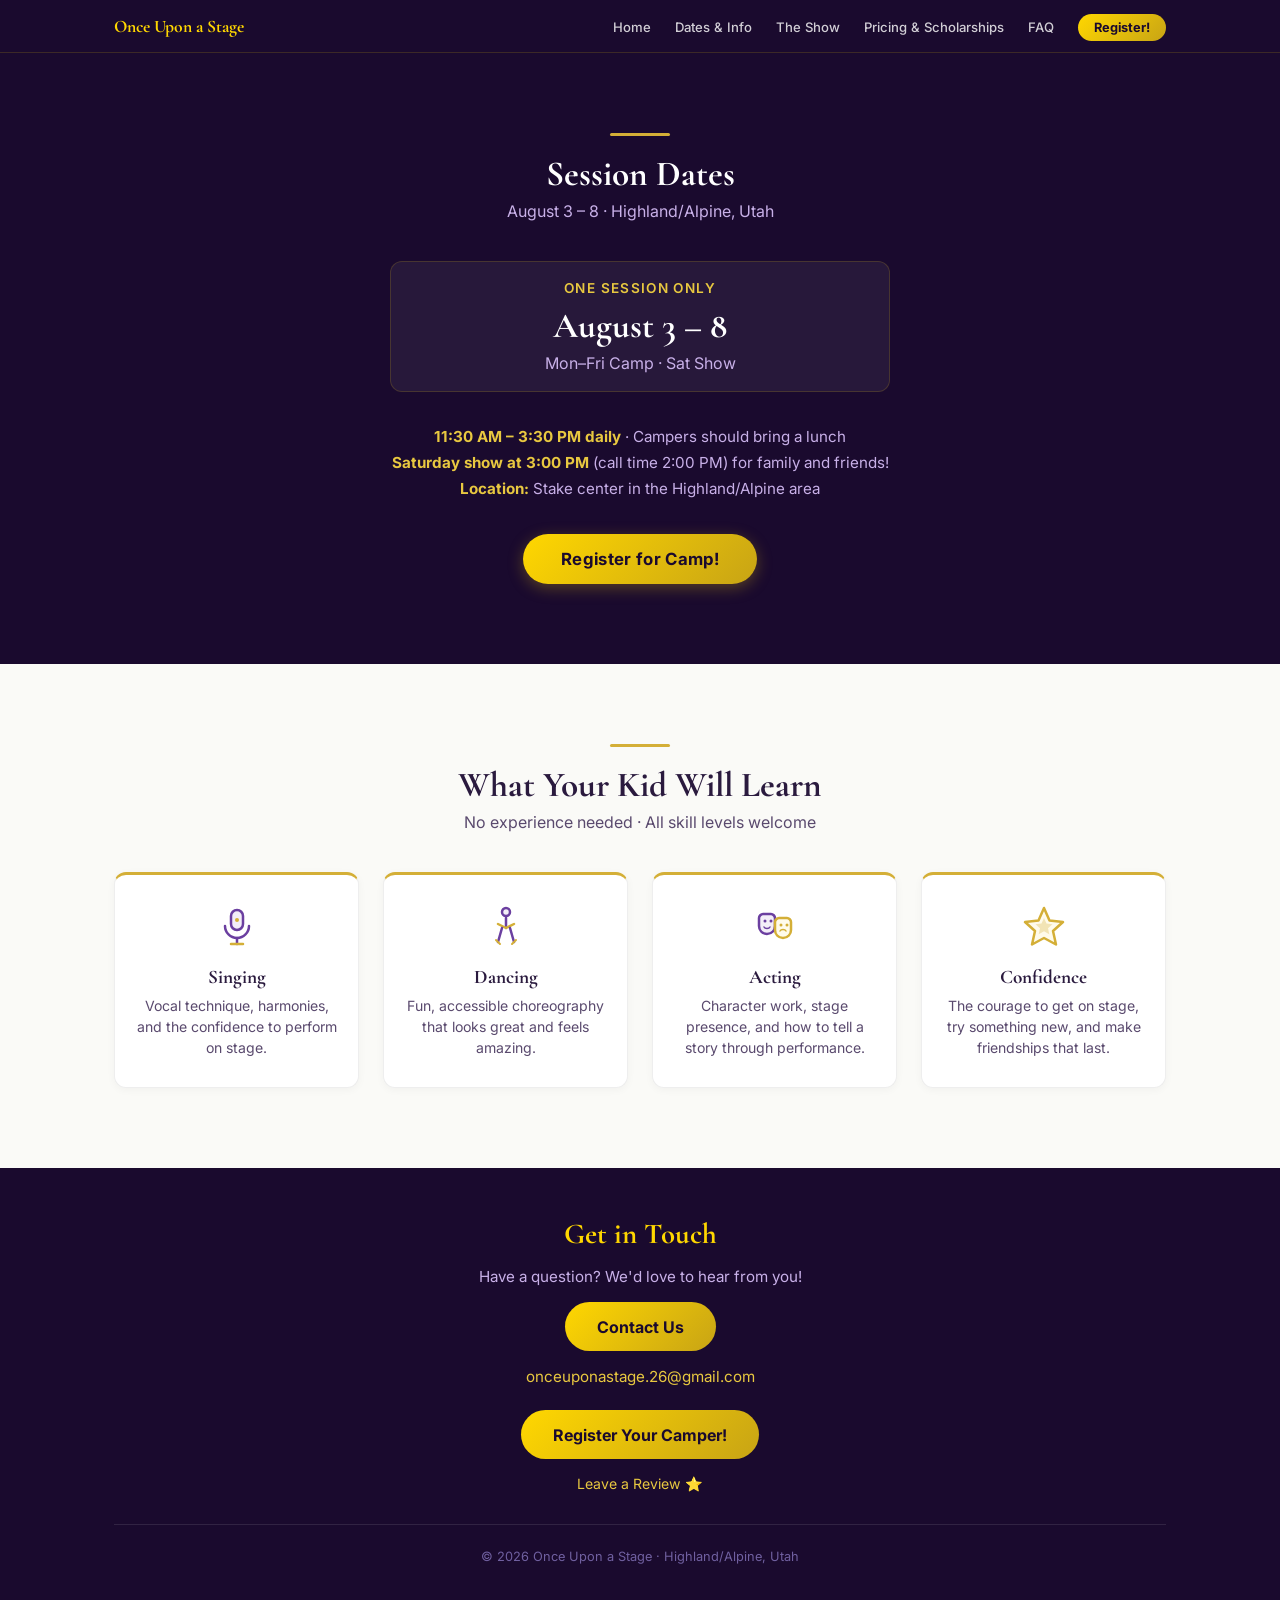
==== commit 7457aa77: "Bigger date card for single session" ====
--- a/dates.html
+++ b/dates.html
@@ -37,8 +37,8 @@
     <h2 class="section-title">Session Dates</h2>
     <p class="section-subtitle">August 3 &ndash; 8 &middot; Highland/Alpine, Utah</p>
 
-    <div class="dates-grid">
-      <div class="date-card">
+    <div class="dates-grid" style="grid-template-columns:1fr;max-width:500px;margin-left:auto;margin-right:auto;">
+      <div class="date-card single">
         <div class="session">One Session Only</div>
         <div class="dates">August 3 &ndash; 8</div>
         <div class="day-range">Mon&ndash;Fri Camp &middot; Sat Show</div>
--- a/styles.css
+++ b/styles.css
@@ -408,6 +408,20 @@
     margin-bottom: 0.2rem;
   }
 
+  .date-card.single .session {
+    font-size: 0.85rem;
+    margin-bottom: 0.5rem;
+  }
+
+  .date-card.single .dates {
+    font-size: 2.2rem;
+    margin-bottom: 0.4rem;
+  }
+
+  .date-card.single .day-range {
+    font-size: 1rem;
+  }
+
   .date-card .day-range {
     font-size: 0.82rem;
     color: #c8b0e8;
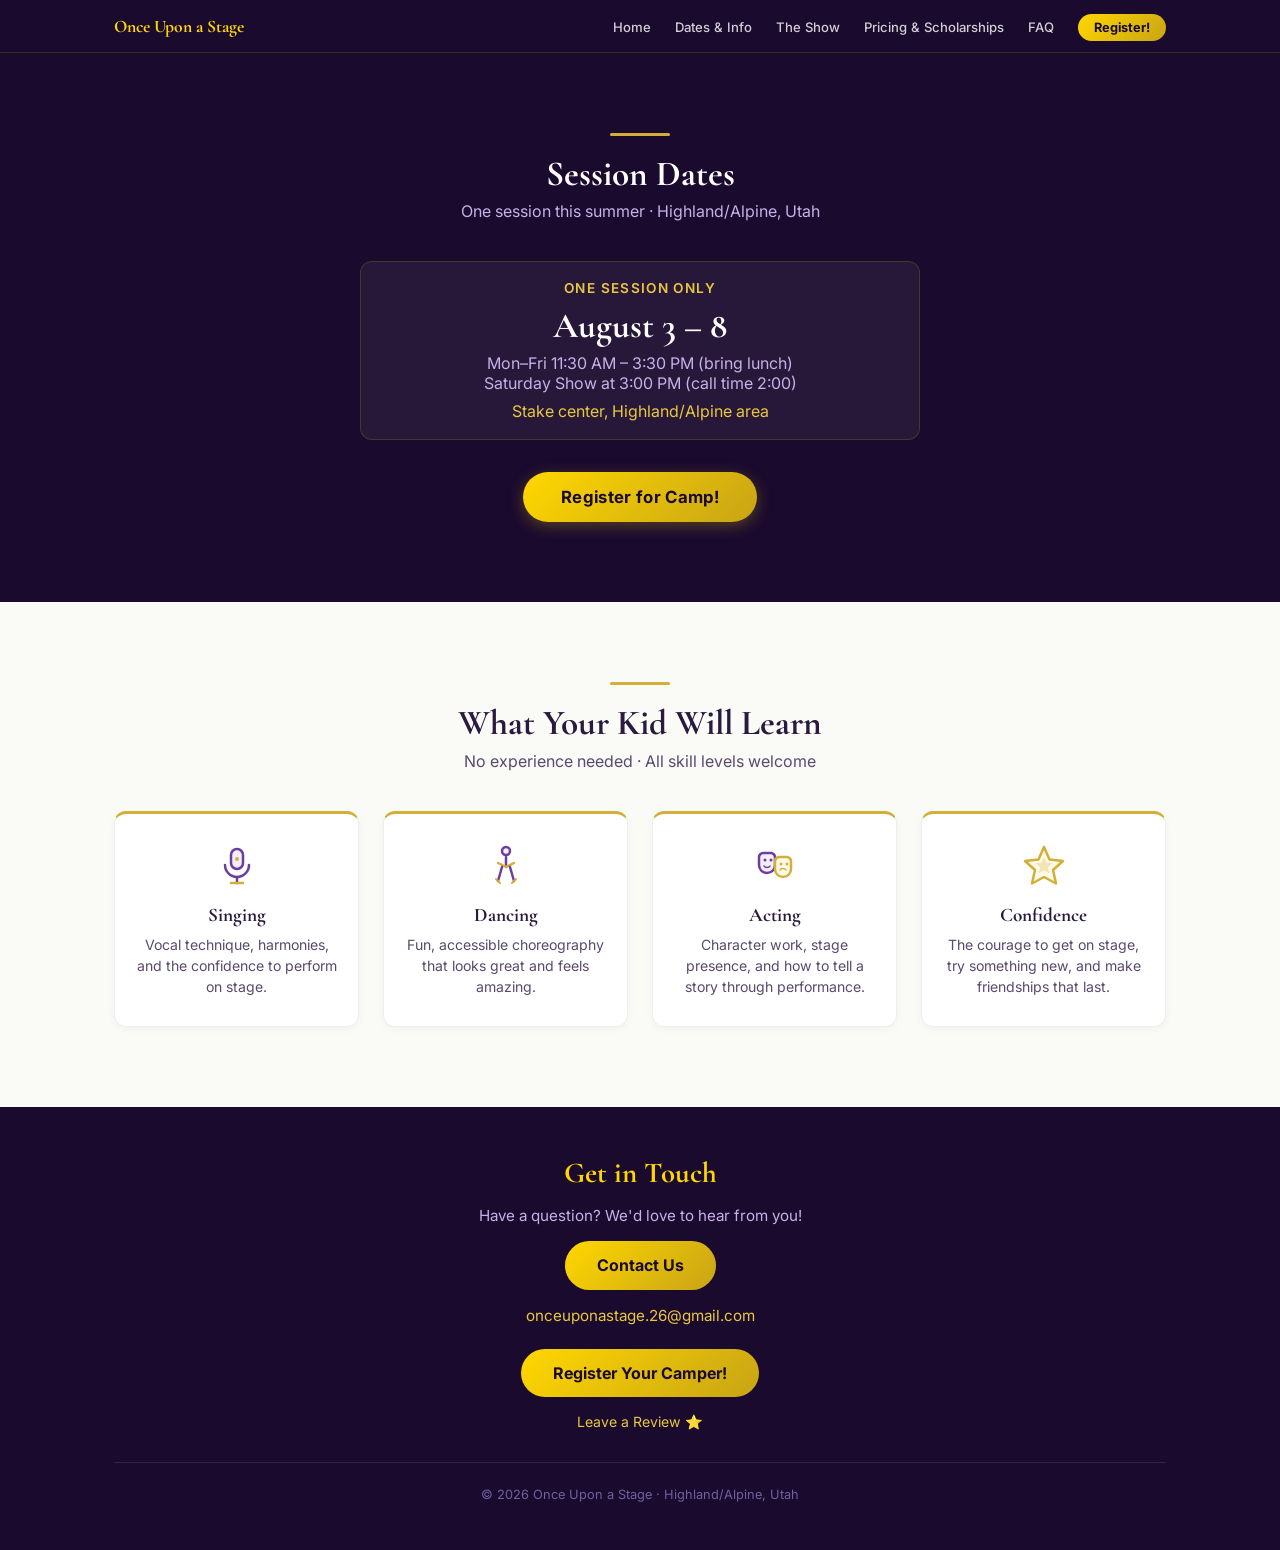
==== commit 35752e6e: "Bigger single date card with all details inline" ====
--- a/dates.html
+++ b/dates.html
@@ -35,20 +35,16 @@
   <div class="container">
     <hr class="section-rule">
     <h2 class="section-title">Session Dates</h2>
-    <p class="section-subtitle">August 3 &ndash; 8 &middot; Highland/Alpine, Utah</p>
+    <p class="section-subtitle">One session this summer &middot; Highland/Alpine, Utah</p>
 
-    <div class="dates-grid" style="grid-template-columns:1fr;max-width:500px;margin-left:auto;margin-right:auto;">
+    <div class="dates-grid" style="grid-template-columns:1fr;max-width:560px;margin-left:auto;margin-right:auto;">
       <div class="date-card single">
         <div class="session">One Session Only</div>
         <div class="dates">August 3 &ndash; 8</div>
-        <div class="day-range">Mon&ndash;Fri Camp &middot; Sat Show</div>
+        <div class="day-range">Mon&ndash;Fri 11:30 AM &ndash; 3:30 PM (bring lunch)</div>
+        <div class="day-range">Saturday Show at 3:00 PM (call time 2:00)</div>
+        <div class="day-range" style="margin-top:0.5rem;color:var(--gold-light);">Stake center, Highland/Alpine area</div>
       </div>
-    </div>
-
-    <div class="dates-info">
-      <strong>11:30 AM &ndash; 3:30 PM daily</strong> &middot; Campers should bring a lunch<br>
-      <strong>Saturday show at 3:00 PM</strong> (call time 2:00 PM) for family and friends!<br>
-      <strong>Location:</strong> Stake center in the Highland/Alpine area
     </div>
 
     <div class="section-cta">
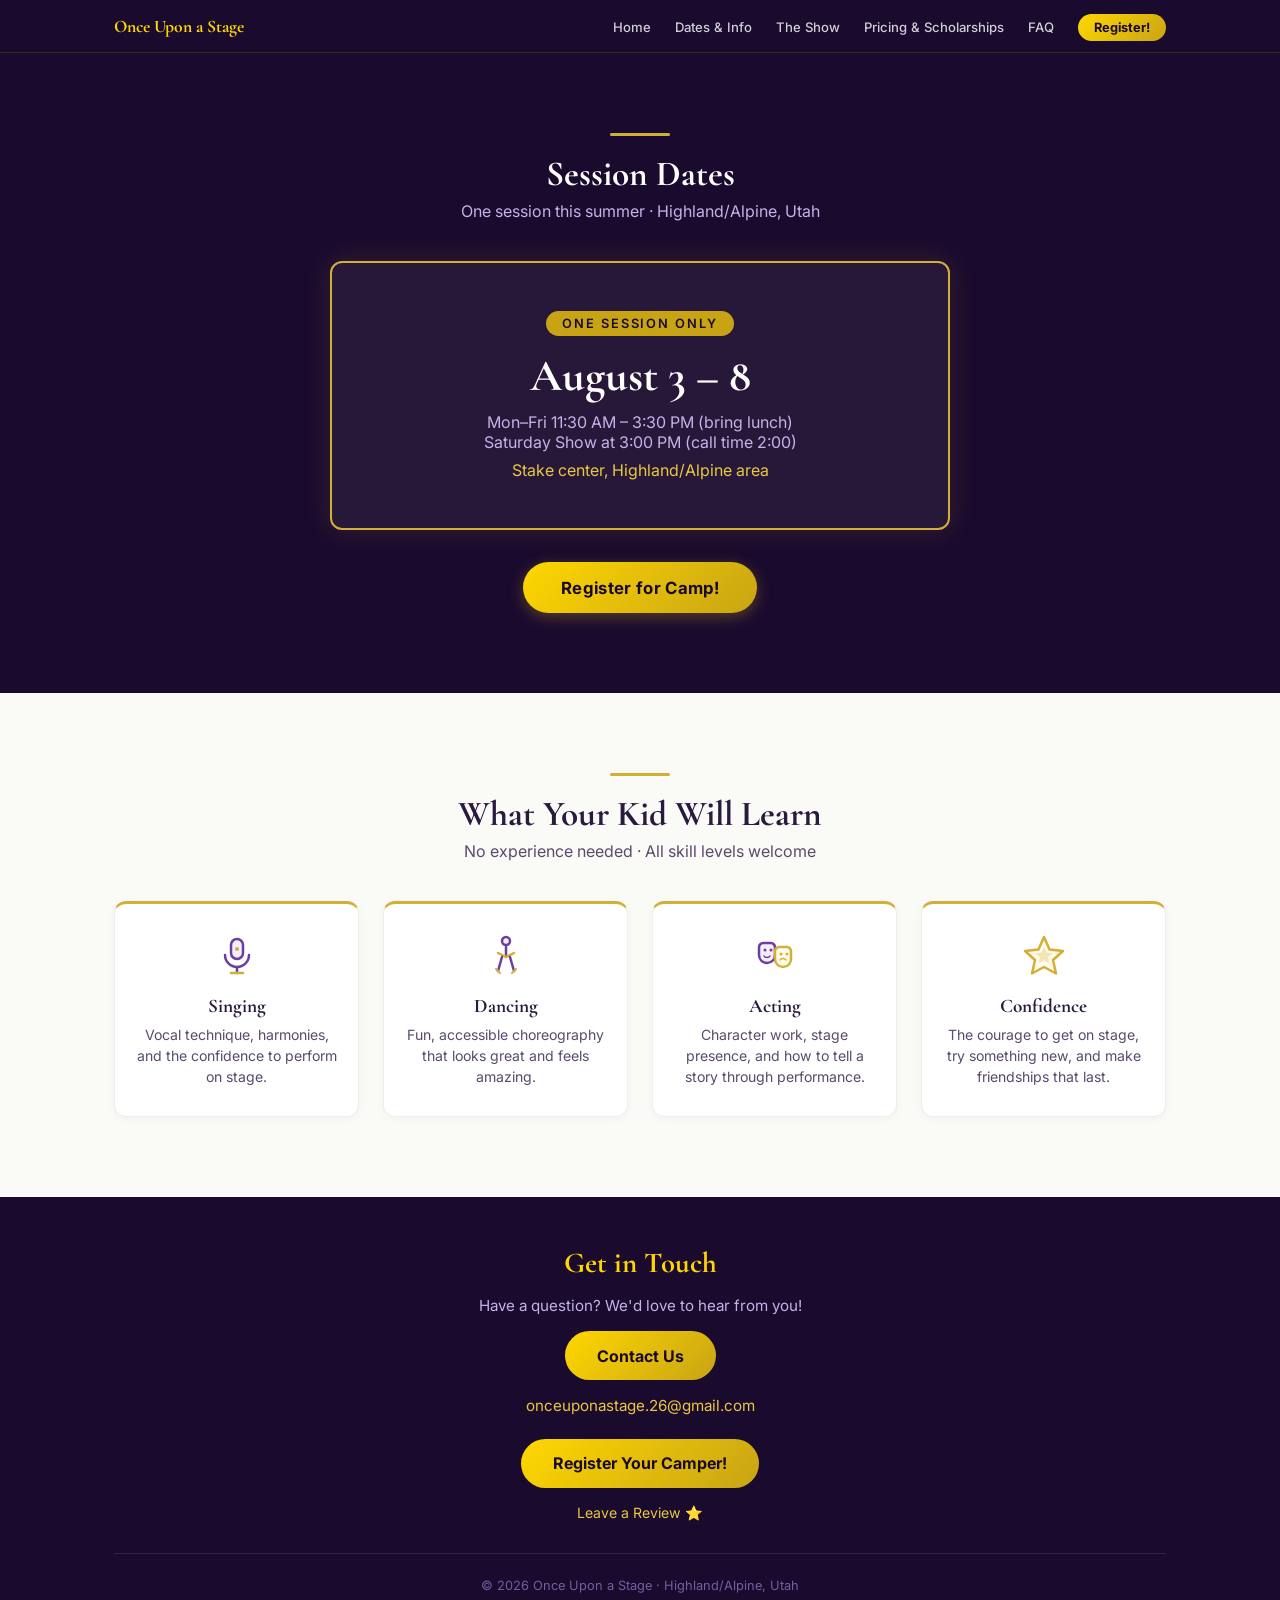
==== commit b1d7fc1a: "Make single date card bigger and bolder with gold badge" ====
--- a/dates.html
+++ b/dates.html
@@ -37,8 +37,8 @@
     <h2 class="section-title">Session Dates</h2>
     <p class="section-subtitle">One session this summer &middot; Highland/Alpine, Utah</p>
 
-    <div class="dates-grid" style="grid-template-columns:1fr;max-width:560px;margin-left:auto;margin-right:auto;">
-      <div class="date-card single">
+    <div class="dates-grid" style="grid-template-columns:1fr;max-width:620px;margin-left:auto;margin-right:auto;">
+      <div class="date-card single" style="text-align:center;">
         <div class="session">One Session Only</div>
         <div class="dates">August 3 &ndash; 8</div>
         <div class="day-range">Mon&ndash;Fri 11:30 AM &ndash; 3:30 PM (bring lunch)</div>
--- a/styles.css
+++ b/styles.css
@@ -408,14 +408,26 @@
     margin-bottom: 0.2rem;
   }
 
+  .date-card.single {
+    padding: 3rem 2.5rem;
+    border: 2px solid var(--gold-muted);
+    box-shadow: 0 0 30px rgba(212,175,55,0.15);
+  }
+
   .date-card.single .session {
-    font-size: 0.85rem;
-    margin-bottom: 0.5rem;
+    font-size: 0.8rem;
+    margin-bottom: 0.8rem;
+    background: var(--gold);
+    color: var(--purple-dark);
+    display: inline-block;
+    padding: 0.3rem 1rem;
+    border-radius: 50px;
+    letter-spacing: 0.15em;
   }
 
   .date-card.single .dates {
-    font-size: 2.2rem;
-    margin-bottom: 0.4rem;
+    font-size: 2.8rem;
+    margin-bottom: 0.6rem;
   }
 
   .date-card.single .day-range {
